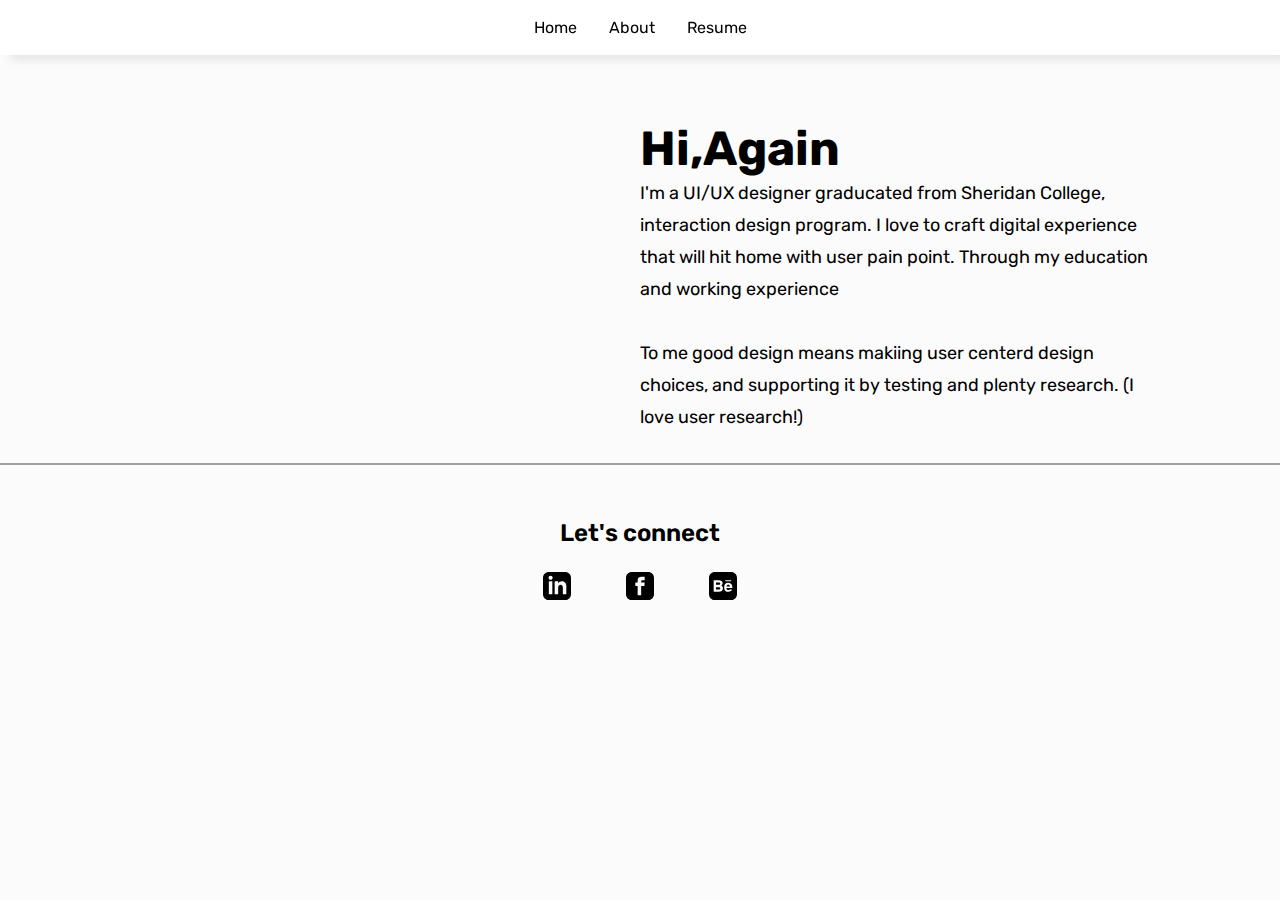
==== About.html @ 13c22f8a "Add files via upload" ====
<!DOCTYPE html>
<html>
<head>
<title>About</title>

<link rel="icon" type="image/x-icon" href="/img/icontest.ico">

<link rel="stylesheet" href="style.css">
<link rel="preconnect" href="https://fonts.googleapis.com">
<link rel="preconnect" href="https://fonts.gstatic.com" crossorigin>
<link href="https://fonts.googleapis.com/css2?family=Rubik:ital,wght@0,400;0,700;1,600&display=swap" rel="stylesheet">
</head>
<body>
    <nav class="nav">
        <div class="navwrap">
   <a type="button" href="Index.html" class="navitem"><p class="navstyle">Home</p></a>
   <a type="button" href="About.html" class="navitem"><p class="navstyle">About</p></a>
   <a type="button" href="home.html" class="navitem"><p class="navstyle">Resume</p></a>
  
 </div>
     </nav>
     <div class="Acontainer">
         <div class="aboutGtain">
           <div class="aboutpic"></div>
            
            <div class="Abouttext">
                <h1>Hi,Again</h1>
                <p>I'm a UI/UX designer graducated from Sheridan College, interaction design program.
                    I love to craft digital experience that will hit home with user pain point. Through 
                    my education and working experience 
                    <br>
                    <br>
                    To me good design means makiing user centerd design choices, and supporting it by testing and 
                    plenty research. (I love user research!)

                    
                    </p>

                    
                </div>
                     </div>
                     
                    </div>
                    </div>
                        </div>
                    
                    </div>
            </div>
      
         </div>

         <div class="footer">
            <div class="sepline"></div>
            <div class="footercontent">
                <div class="footertitle">
                    <h2>Let's connect</h2>
                </div>
                <div class="Social">
                    <a href="https://www.linkedin.com/in/fei-huang-profile/"><img class="socialcon" src="linkedin.svg"></a>
                    <a href="https://www.facebook.com/huang.fei.108"><img class="socialcon" src="facebook.svg"></a>
                    <a href="https://www.facebook.com/huang.fei.108"><img class="socialcon" src="behance.svg"></a>
                </div>
            </div>
           
         


     </div>
</body>
</html>
---- style.css ----
/*Genneral Content*/
html{scroll-behavior: smooth;}
body{
    margin:0;
    padding:0;
    background-color: #FBFBFB;
}
h1{
    font-family: 'Rubik', sans-serif;
    font-size: 3rem;
    padding: 0;
    margin:0;
}
h2{
    font-family: 'Rubik', sans-serif;
    line-height: 1.5em;
    font-weight: 600;
}

h3{
    font-family: 'Rubik', sans-serif;
    font-weight: 600;
    font-size: 1.8rem;
    margin-top: 20px;
    margin-bottom: 20px;
}
h4{
    font-family: 'Rubik', sans-serif;
    font-weight: 600;
    font-size: 1.8rem;
    margin-top: 5px;
    margin-bottom: 5px;
}
h5{
    font-family: 'Rubik', sans-serif;
    font-weight: 600;
    font-size: 1.3rem;
    margin-top: 5px;
    margin-bottom: 5px;
}
h6{
    font-family:  'Rubik', sans-serif;
    font-size: 24px;
    margin: 0;
}

p{
    margin:0;
    font-size: 18px;
    line-height: 2rem;
    font-family: 'Rubik', sans-serif;
}
li{
    margin:0;
    font-size: 18px;
    line-height: 2rem;
    font-family: 'Rubik', sans-serif;
}
a{
    text-decoration: none;
    color: black;
}


/*Home*/
/*banner sectiion*/

#Mainbanner{
    height: 850px;
    width:auto;
    background-image: url("img/Bannertest1.jpg");
    background-repeat: no-repeat;
    background-size:cover;
    background-position: center;
    display: flex;
    justify-content: center;
}

.MainbannerNew{
    width: auto;
    height: max-content;
    padding-top: 100px;
    display: flex;
    justify-content: space-between;
    Padding-left:6%;
    padding-right:6%;
}
.BannertextM{
    display: flex;
    flex-direction: column;
    justify-content: center;
}
.starstyle{
    width: auto;
    height: 50px;
}

#textbox{
    height: auto;
    width: auto;
    margin:20rem;
    text-align: center;
}

#arrowdown{
    display:flex;
    margin:0px;
    justify-content: center;
    flex-direction: column;
}
#seemore{
    width: auto;
    height: auto;
    display:flex;
    flex-direction: column;
}
#seemore p{
    margin-top: 5px;
}
/*Nav sectiion*/
.nav{
    display: flex;
    height: 55px;
    list-style-type: none;
    padding: 0;
    width: 100%;
    position:fixed;
    display: flex;
    background-color: white;
    justify-content: center;
    align-items: center;
    box-shadow: 10px 5px 9px #74727228;
 

    
}
.navwrap{
    display: flex;
    flex-direction: row;
    align-items: center;
    -webkit-box-pack: justify;
}
.navitem{

    padding-left: 1rem;
    padding-right:1rem;
text-align: inherit;
   
}
.navstyle{
    font-family: 'Rubik', sans-serif;
    position: relative;
    color:black;
    font-size: 1rem;
    cursor: pointer;
}


.navstyle:hover{
    transform: scale(1.2);
    transition: 0.2s;
    text-decoration: underline;

}
/*Work display sectiion*/
#workT{
    margin-top:30px;
    margin-bottom: 30px;
    text-align: center;

}
.wrapper{
    background-color: #FBFBFB;
    padding-left:10%;
    padding-right: 10%;
    
}
.wrapperkid{
    display: block;


}

.Gcontainer h1{
    text-align: center;
}
.Workcontainer{

    flex-direction: column;

}
.workblockcontain{
    display: flex;
    justify-content: space-between;
    margin-top: 7%;
}
.workblock{

background-color: #FBFBFB;
display: flex;
flex-direction: column;
width: 48%;
min-width:400px;      
}
.workimg{
    border-radius: 7px;
    width: 100%;

    height: auto;


}
.workblocklink{
text-decoration: none;
}
.worktext{
    margin-top:20px;
    
}

/*tag style*/
.tagwrapper{
    display: inline-flex;
    gap:10px;
    -ms-flex-flow: wrap;
    flex-flow: wrap;
}
.tag{
    float: left;
    width: auto;
    height: 20px;
    padding: 10px;
    background-color: #F2F2F2;
    border-width: 1px;
    border-radius: 3px;
    font-size: 1rem;
    text-align: center;
    flex-direction: row;
    font-family: 'Rubik', sans-serif;
    font-weight: 400;
    box-shadow: 0px 4px 4px #7472721f
    
}
/*footer*/
.footer{
display: flex;
 flex-direction: column;
 justify-content: center;
 margin-top:30px;
 margin-bottom: 30px;
 width: auto;

}
.sepline{
    width: auto;
    height: 2px;
    display: flex;
    background-color: #A1A1A1;
}
.footercontent{
    display: flex;
    flex-direction: column;
    margin-top: 30px;
    margin-bottom: 30px;
}
.footertitle{
    display: flex;
    justify-content: center;
}
.Social{
    display: inline-flex;
    justify-content: center;
    gap:55px


}
.socialcon{
    width: 28px;
    height: 30px;
    flex-direction: row;

    

}




/*About page*/
.Acontainer{
    background-color: #FBFBFB;
    height: auto;
    width: auto;
    padding-left:10%;
    padding-right: 10%;
    
}
.aboutpic{
    width:100%;
    height: auto;
    background-image: url("img/me.png");
    background-repeat: no-repeat;
    background-position: 0,50px;
}


.aboutGtain{
    display: flex;
    padding-top: 120px;

}
.Abouttext{
    max-width: 50%;
    margin-left: 4vw;
}



/*Paroli*/
/*panel Nav!!!*/
#rearchParoli{
    scroll-behavior: smooth;
    overflow-y: scroll;
}

.panelnav{
    width: 130px;
    background-color: #FBFBFB;
    margin-left: 30px;
    position: fixed;
    top:400px;
    list-style-type: none;
    padding-top:30px;
    padding-left:50px;
    padding-right: 50px;
    padding-bottom:30px;
    font-family:'Rubik', sans-serif ;
    font-weight: 400;
    border-radius: 8px;
    box-shadow: 0px 4px 20px 5px #7472721f;

}
ul{
    list-style-type: none;
    padding:0px;
}
.Panellist{
    align-content: center;
}

.scollstyle:hover{
    text-decoration: underline;
    transform: scale(1.2);
    transition: 0.2s;
}




/*panel Nav Ends*/


#bannerimg{
    margin-top: 20px;


}
.Pohighligher{
    background-color:#fdc19b;

}
.Workheader{
    display: flex;
    flex-direction: column;
}
.workbanner{
    width: auto;
    height: 500px;
    background-color: #A1A1A1;
  
}
#bannerimg{
    width: 100%;
    height: auto;

}
.seconecontainer{
 margin-left: 20%;
 margin-right: 20%;
 margin-top: 85px;



}
.headerinfo{
    display: inline-flex;
    flex-direction: row;
    justify-content: space-between;
    margin-top: 40px;

}
.projectinfo{
    display: flex;
    font-family: 'Rubik', sans-serif;
    flex-direction: column;
    line-height: 2;
}
#phaseimg{
    width: 100%;
    height: auto;
    min-height: 20%;
    margin-top: 40px;
 

}
#affinitymap{
    margin-top: 40px;
    width: 100%;
    height: 100%;
}
#problemstatement{
    background-color: #F2F2F2;
    width: auto;
    height: auto;
    display: flex;
    flex-direction: column;
    margin-top: 80px;
    justify-content: left;
    justify-content: center;
    padding-left: 20%;
    padding-right: 20%;
    padding-top:40px;
    padding-bottom:40px;
    flex-wrap: wrap;
    margin-top: 140px;
}

.strongP{
    color:#df7d06 ;
    font-weight: 400;
}
.researchsec{
    display: flex;
    font-family: 'Rubik', sans-serif;
    flex-direction: column;
    line-height: 2;
    margin-top: 140px;
 
}
#competiveresult{
margin-top:40px;
}

.findinggrd{
    display: flex;
}
.painpointwrap{
    display: flex;
    justify-content: space-between;
    gap:50px
}
.findings{
    max-width: 500px;
    display: inline-flex;
    flex-direction: column;

}
.painpoint{
    margin-top: 30px;
}
.approch{
    margin-top:20px
}
.gridtitle{
    color: rgb(255, 153, 0);
    font-weight: 600;
}

.implicationwrap{

    align-items: center;


}
.improveimage{
    width: 100%;
    height: auto;
    margin-top: 30px;
}
.implit{
margin-top: 40px;
}
.surveysec{
    display: flex;
    flex-direction: row;
    justify-content: space-between;


}
.surveyreult{
    display: flex;
    flex-direction: column;
    text-align: center;
    margin:1.5vh;


}
.surveyreult p{
    max-width: 400px;
}
.interviewquote{
    display: flex;
    flex-direction: column;
    background-color: #FEB38733;
    width: auto;
    height: auto;
    justify-content: center;
    margin-top: 3vh;
    padding-left:25%;
    padding-right:25%;
    padding-top:5%;
    padding-bottom:5%;

    line-height: 2rem;
    border-radius: 5px;

}
.quotename{
    text-align: right;
}

.interviewkey{
margin-top: 40px;
  
    
}

.persona{
    margin-top: 140px;
}
.personawrap{
    display: flex;
    flex-direction: column;

}
#Personaimg{
    margin-top: 3%;
    width: 100%;
    height: auto;
}
.researchlist{
    margin-top:40px
}
.testresult{
    display: flex;
    text-align: center;
    justify-content: space-between;
    margin-top: 40px;
}
.testnumber{
    margin: 1.5vh;
}
.FinalUi{
    margin-top:140px;
}
#fianlplaceholder{
    width: auto;
    height: 350px;
    min-height: 200px;
    
}
.displayright{
    margin-top:20%;
    display: flex;


}
.Textleft{
    padding-top:8%;
    padding-right:5%;
    padding-bottom: 8%;


}
.displayleft{
    margin-top:5%;
    display: flex;
}

.Textright{
    padding-top:8%;
    padding-left:5%;
    padding-bottom: 8%;

}
.Takeaway{
    width: auto;
    height: auto;
    background-color: #f2f2f2;
    display: flex;
    padding-left:20%;
    padding-top:5%;
    padding-right:20%;
    padding-bottom: 5%;
    margin-top: 140px;

}
.growth{
    max-width: 500px;
    margin-right:40px;
}
.insight{
    max-width: 500px;
}
.buttonwrapper{
    width: auto;
    height: fit-content;
    display: flex;
    justify-content: center;
    padding-top: 20px;
   
}
.viewmore{
    font-family: 'Rubik', sans-serif;
    font-size: 17px;
    padding:15px;
    border-image: linear-gradient(60deg,#CEE3F2,#FCE9C2, #F9C8D2) 1;
    border-width: 3px;
    background-color: #fbfbfb;
    border-radius: 5px;

}

.btn-grad {background-image: linear-gradient(to right, #CEE3F2 4%, #FCE9C2  51%, #F9C8D2  100%)}
.btn-grad {
   margin: 10px;
   padding: 15px 45px;
   text-align: center;
   text-transform: uppercase;
   transition: 0.5s;
   background-size: 200% auto;
   color: black;  
   border-style: none;
   box-shadow: 0px 4px 4px #7472721f;
          
 
   border-radius: 10px;
   display: block;
   
 }

 .btn-grad:hover {
   background-position: right center; /* change the direction of the change here */
   color: black;
   text-decoration: none;
   cursor: pointer;
 }



/*Plip Board*/
.researchiconwrapper{
    display: flex;
    justify-content: center;
    margin-top: 20px;
}
.researchicon{
    width: auto;
    text-align: center;
    display: flex;
    flex-direction: column;
    align-items: center;
}
.researchtextp{
    margin-top: 40px;
}
.bignumberwrap{
    display: flex;
   align-items: center;
}
.bignumberwrap h1{
    color:#e651af ;
}
#bignumbertext{
    margin-left: 40px;
    width: 400px;
    height: auto;
  
}
.biggphasewrap{
    margin-top: 40px;
}
.phasewrapper{
    display: flex;
    justify-content: space-between;
    margin-top: 40px;

}
.numberP{
    background-color: #e651af;
    width: 55px;
    height: 55px;
    border-radius: 40px;
    display: flex;
    justify-content: center;
    align-items: center;
    color: #ffff;
}

.phases{
    display: flex;
    flex-direction: column;
    align-items: center;
    text-align: center;
}
.phases h2{
    margin-top:0;
    margin-bottom: 10px;
}
.numberT{
    margin-top: 10px;
}
.RconStyle{
    max-width: 50px;
    height: auto;
}
.hmwstatement h3{
    color: #e651af;
}
.ResearchpCT{
    max-width: 350px;
}
.Plipisignt{
    margin-top: 40px;
}
.gridtitlep{
    color: #e651af;
    font-weight: 600;
}
.displayrightp{
    margin-top:5%;
    display: flex;

}
.Plipstrong{
    color: #e651af;
    font-weight: 400;
}





/*moon&back*/
.MconStyle{
    max-width: 90px;
    height: auto;
}
.MconStyleR{
    max-width: 70px;
    height: auto;

}
.finalTtextwrapM{
    height: max-content;
    max-width: 700px;
}
.finalTtextwrapMm{
    height: max-content;
    max-width: 700px;
    margin-top: 200px;

}

#fianlplaceholderM{
    width: 80%;
}
#fianlplaceholderMS{
    width: 110%;
}
.interviewquotem{
    display: flex;
    flex-direction: column;
    background-color: #F6C9D2;
    width: auto;
    height: auto;
    justify-content: center;
    margin-top: 3vh;
    padding-left:25%;
    padding-right:25%;
    padding-top:5%;
    padding-bottom:5%;

    line-height: 2rem;
    border-radius: 5px;

}
#problemstatementm{
    background-color: #F6C9D2;
    width: auto;
    height: auto;
    display: flex;
    flex-direction: column;
    margin-top: 80px;
    justify-content: left;
    justify-content: center;
    padding-left: 20%;
    padding-right: 20%;
    padding-top:40px;
    padding-bottom:40px;
    flex-wrap: wrap;
    margin-top: 140px;
}
.Moonstrong{
    color: #EC716C;
    font-weight: 400;
}
.MoonstrongT{
    color: #EC716C;
}


/*bitecheck*/
.bitepicwrapper{
    display: flex;
}
.bitesectext{
    max-width: 55%;
    padding-right: 40px;
    padding-top: 5%;
    
}
.bitesectext h3{
    margin: 0;
}
.bitesectionimage{
    width: 440px;
    height: 500px;
    background-image: url("img/sidepic.png");
    background-repeat: no-repeat;
    background-size: cover;
}
.biteside{
    width: 100%;
    height: auto;
}
.TextleftB{
    padding-top:8%;
    padding-right:5%;
    padding-bottom: 8%;
    height: max-content;
    width: 450px;
}
.TextrightB{
    padding-top:8%;
    padding-left:5%;
    padding-bottom: 8%;
        height: max-content;
        width: 450px;

}
#fianlplaceholderb{
    width: 100%;
    height: auto;
}
/*JOBCONE*/
.strongjob{
    color:#6006df ;
    font-weight: 400;

}
.interviewquestionswrap{
    display: flex;
    justify-content: space-between;
}
.interviewquestions{
    background-color: #eeecf7;
    width: 43%;
    border-radius: 7px;
    margin-top: 40px;
    padding: 25px;
    box-shadow:  4px 4px 8px 0px rgba(194, 194, 195, 0.603);
}
.interviewquestions li{
 font-size: 15px;
}
.Triwrapper{
    display: flex;
    justify-content: space-between;
    margin-top: 40px;
    
}
.Tripic{
height: max-content;
width: 43%;
display: flex;
flex-direction: column;
align-items: center;


}
.tirman{
    
    width: 40%;
    height: auto;
}
#problemstatementJ{
    background-color: rgb(221, 221, 221);
    width: auto;
    height: auto;
    display: flex;
    flex-direction: column;
    margin-top: 40px;
    justify-content: left;
    justify-content: center;
    padding-left: 15%;
    padding-right: 15%;
    padding-top:40px;
    padding-bottom:40px;
    flex-wrap: wrap;
}
.TestJ{
    margin-top: 30px;
}
#fianlplaceholderJOB{
    width: 100%;
    height: auto;
    min-height: 200px;
    box-shadow: 24px 12px 2px 1px rgba(0, 0, 255, .2);
    
}
























@media only screen and (max-width: 1300px) {

.panelnav{
    display: none;
}
}




/*home page responsive*/

@media only screen and (max-width: 1000px) {

    /*home banner test*/
    .MainbannerNew{
        width: auto;
        height: max-content;
        display: block;
       align-content: center;
        Padding-left:6%;
        padding-right:6%;
        padding-top: 100px;
    }
    .BannertextM{
        display: block;
        align-content: center;

    }
    .starstyle{
 

        height: 40px;
        
    }
    .Bannerpicture{
        width: 50%;
        height: auto;
    }







    .workblockcontain{
        display: block;

       
    }
    .workblock{
        margin-top: 100px;
        background-color: #FBFBFB;
        display: flex;
        flex-direction: column;
        width: 100%;
        min-width:400px;      
        }
      


        /*paroli*/

        .seconecontainer{
            margin-left: 10%;
            margin-right: 10%;
  
           
           }
        .surveysec{
            display: block;
        }
        .surveyreult{
          
            align-items: center;
            margin:1.5vh;
        
        
        }
       
           .headerinfo{
            display: block;
        }
        #problemstatement{
            height: auto;
            display: block;
            flex-direction: column;
            margin-top: 80px;
            justify-content: left;
            justify-content: center;
            padding-left: 20%;
            padding-right: 20%;
            flex-wrap: wrap;
        
        
        }
        .painpointwrap{
            display: block;
        }
        .findings{
        margin-top: 40px;
        
        }
        .interviewinsight{
            display: block;

        }
        #userneed{
            margin-left: 0px;
        }
        .testresult{
            display: block;
        }
        .displayright{
            display: block;
            margin-top: 130px;
         
        }
        .Textright{
            padding-top:0%;
            padding-left:0%;
            padding-bottom: 0%;
            margin-top: 40px;
        
        }
        .Textleft{
            padding-top:0%;
            padding-right:0%;
            padding-bottom: 0%;
            margin-top: 40px;
        
        
        }
        .ImageF{
            margin-top: 40px;
        }
        .Takeaway{
            display: block;
        }
        .insight{
            margin-top: 40px;
        }
        .implicationwrap{
            display: block;
        
        }
     
  

        /*Plipboard*/
        .researchiconwrapper{
            display: block;


        }
        .phasewrapper{
            display: block;

            margin-top: 40px;
        
        }
        .researchicon{
            max-width: auto;
         
           }
        .phases{
            margin-top: 40px;
        }
        .displayrightp{
            margin-top:5%;
            display: block;
        
        }
        /*.Bitecheck*/
        .bitepicwrapper{
            display: block;
        }
        .bitesectext{
            max-width: 100%;
            padding-right: 0;
            
        }
        .biteside{
            width: 60%;
        }
        .bitesectionimage{
            width: auto;
            height: 400px;
            background-position: 0px;
            margin-top: 30px;
        }

}
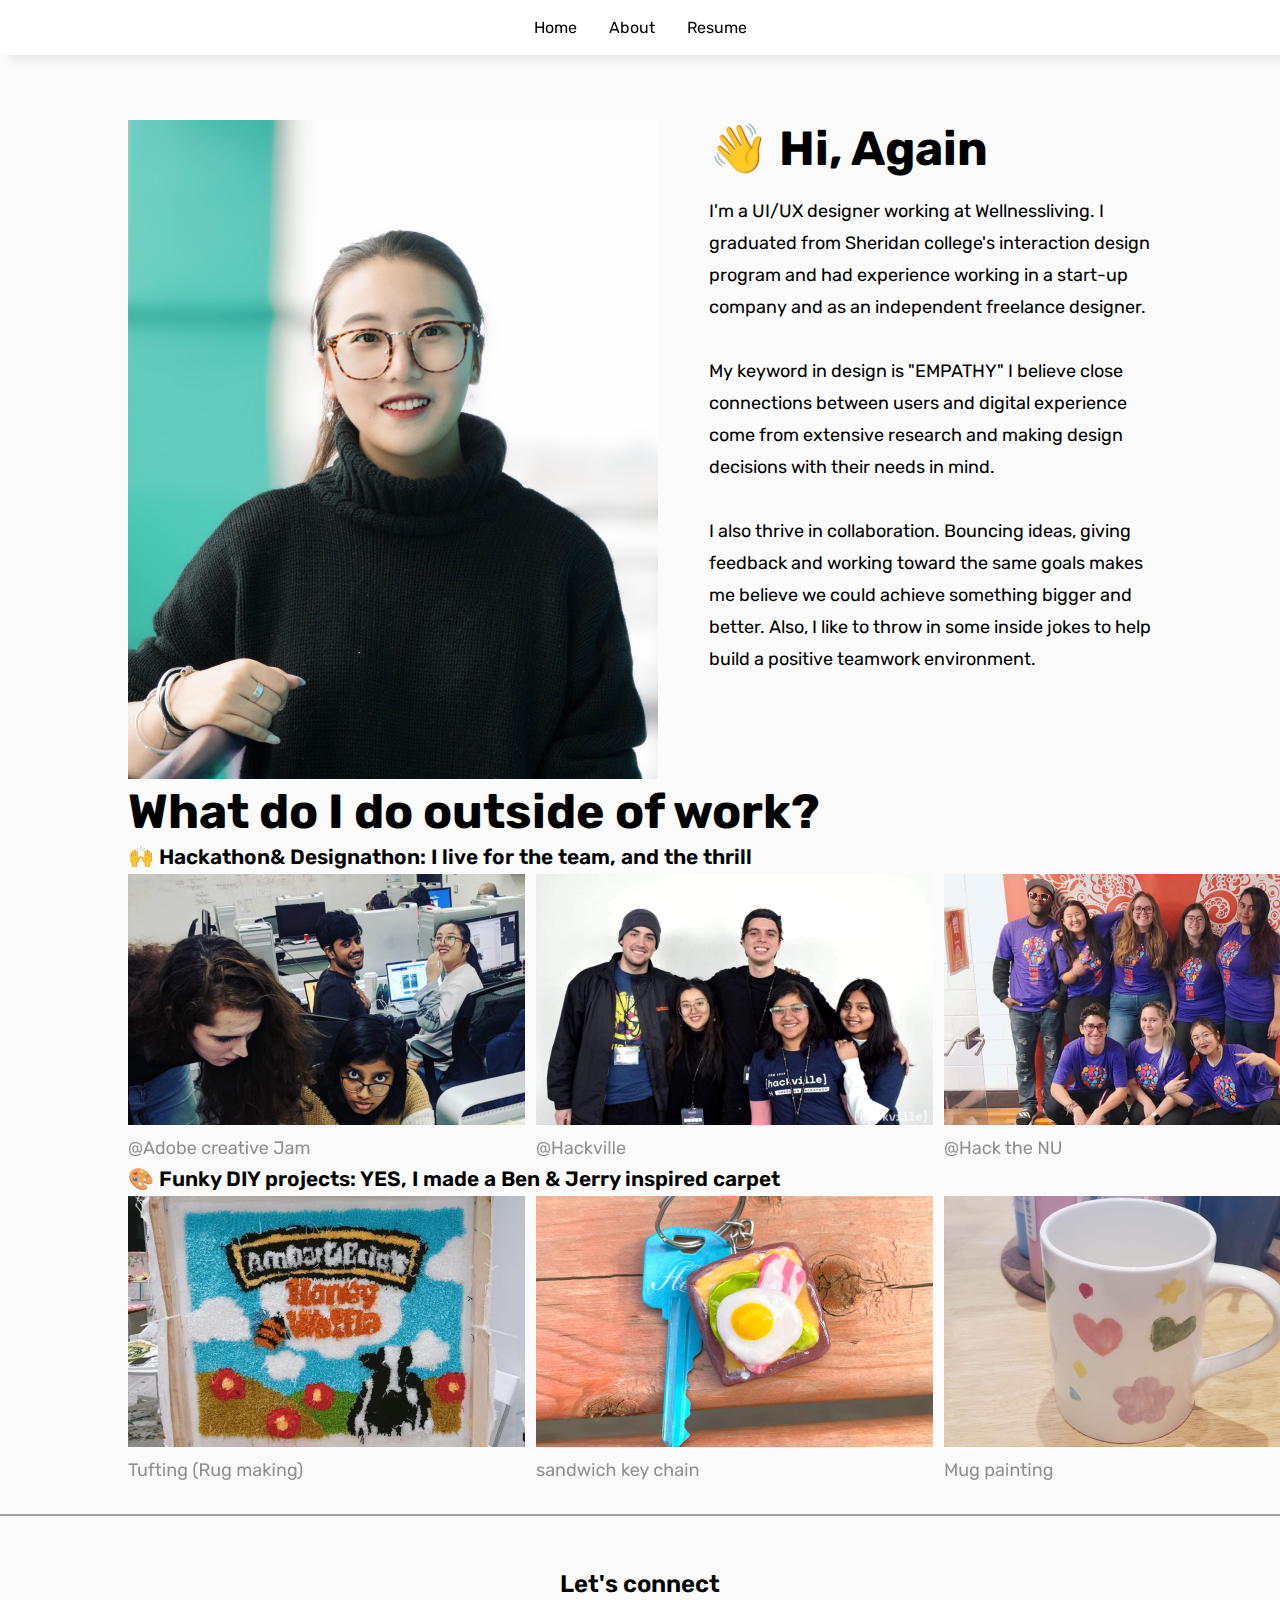
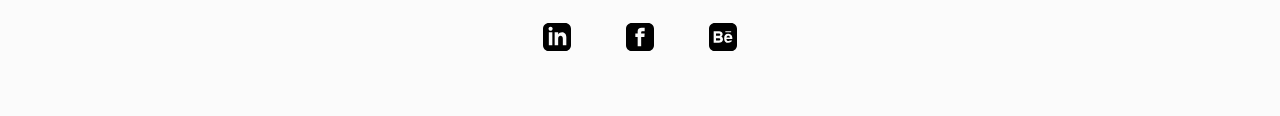
==== commit 29848e6b: "Update About.html" ====
--- a/About.html
+++ b/About.html
@@ -13,25 +13,38 @@
 <body>
     <nav class="nav">
         <div class="navwrap">
-   <a type="button" href="Index.html" class="navitem"><p class="navstyle">Home</p></a>
-   <a type="button" href="About.html" class="navitem"><p class="navstyle">About</p></a>
-   <a type="button" href="home.html" class="navitem"><p class="navstyle">Resume</p></a>
-  
- </div>
-     </nav>
+            <a type="button" href="index.html" class="navitem">
+                <p class="navstyle">Home</p>
+            </a>
+            <a type="button" href="About.html" class="navitem">
+                <p class="navstyle">About</p>
+            </a>
+            <a type="button" href="https://drive.google.com/file/d/1iAr6-Zx0jWFzdh4fq1cndCW9a9eHoZQe/view?usp=sharing"target="_blank" class="navitem">
+                <p class="navstyle">Resume</p>
+            </a>
+        </div>
+    </nav>
      <div class="Acontainer">
          <div class="aboutGtain">
-           <div class="aboutpic"></div>
+           <div class="aboutpic"><img class="myphoto" src="me.png"></div>
             
             <div class="Abouttext">
-                <h1>Hi,Again</h1>
-                <p>I'm a UI/UX designer graducated from Sheridan College, interaction design program.
-                    I love to craft digital experience that will hit home with user pain point. Through 
-                    my education and working experience 
+                <h1>👋 Hi, Again</h1>
+                <br>
+                <p> I'm a UI/UX designer working at Wellnessliving. 
+                    I graduated from Sheridan college's interaction design program and had experience working 
+                    in a start-up company and as an independent freelance designer.
                     <br>
                     <br>
-                    To me good design means makiing user centerd design choices, and supporting it by testing and 
-                    plenty research. (I love user research!)
+
+                    My keyword in design is "EMPATHY" I believe close connections between users 
+                    and digital experience come from extensive research and making design decisions with their needs in mind. 
+                    <br>
+                    <br>
+                    
+                    I also thrive in collaboration. Bouncing ideas, giving feedback and working toward 
+                    the same goals makes me believe we could achieve something bigger and better. Also, 
+                    I like to throw in some inside jokes to help build a positive teamwork environment.
 
                     
                     </p>
@@ -39,15 +52,24 @@
                     
                 </div>
                      </div>
-                     
+                     <div class="hobbywrapper"> 
+                        <h1>What do I do outside of work?</h1>
+                        <div class="hobbymidwarp"> 
+                         <div class="hobby">
+                            <h5>🙌 Hackathon& Designathon: I live for the team, and the thrill </h5>
+                        <img class="hobbypic" src="Hackathonphoto.png">
                     </div>
+                    <div class="hobby" id="hobbytwo">
+                       <h5>🎨 Funky DIY projects: YES, I made a Ben & Jerry inspired carpet </h5>
+                       <img class="hobbypic" src="diy.png">
+                   </div>
+                </div>
+                </div>
+                   
+               
+                
                     </div>
-                        </div>
-                    
-                    </div>
-            </div>
-      
-         </div>
+              
 
          <div class="footer">
             <div class="sepline"></div>
@@ -56,15 +78,13 @@
                     <h2>Let's connect</h2>
                 </div>
                 <div class="Social">
-                    <a href="https://www.linkedin.com/in/fei-huang-profile/"><img class="socialcon" src="linkedin.svg"></a>
-                    <a href="https://www.facebook.com/huang.fei.108"><img class="socialcon" src="facebook.svg"></a>
-                    <a href="https://www.facebook.com/huang.fei.108"><img class="socialcon" src="behance.svg"></a>
+                    <a href="https://www.linkedin.com/in/fei-huang-profile/" target="_blank"><img class="socialcon"
+                            src="linkedin.svg"></a>
+                    <a href="https://www.facebook.com/huang.fei.108"target="_blank"><img class="socialcon" src="facebook.svg"></a>
+                    <a href="https://www.behance.net/feihuang6"target="_blank"><img class="socialcon" src="behance.svg"></a>
                 </div>
             </div>
-           
-         
-
-
-     </div>
+        
+    </div>
 </body>
-</html>+</html>
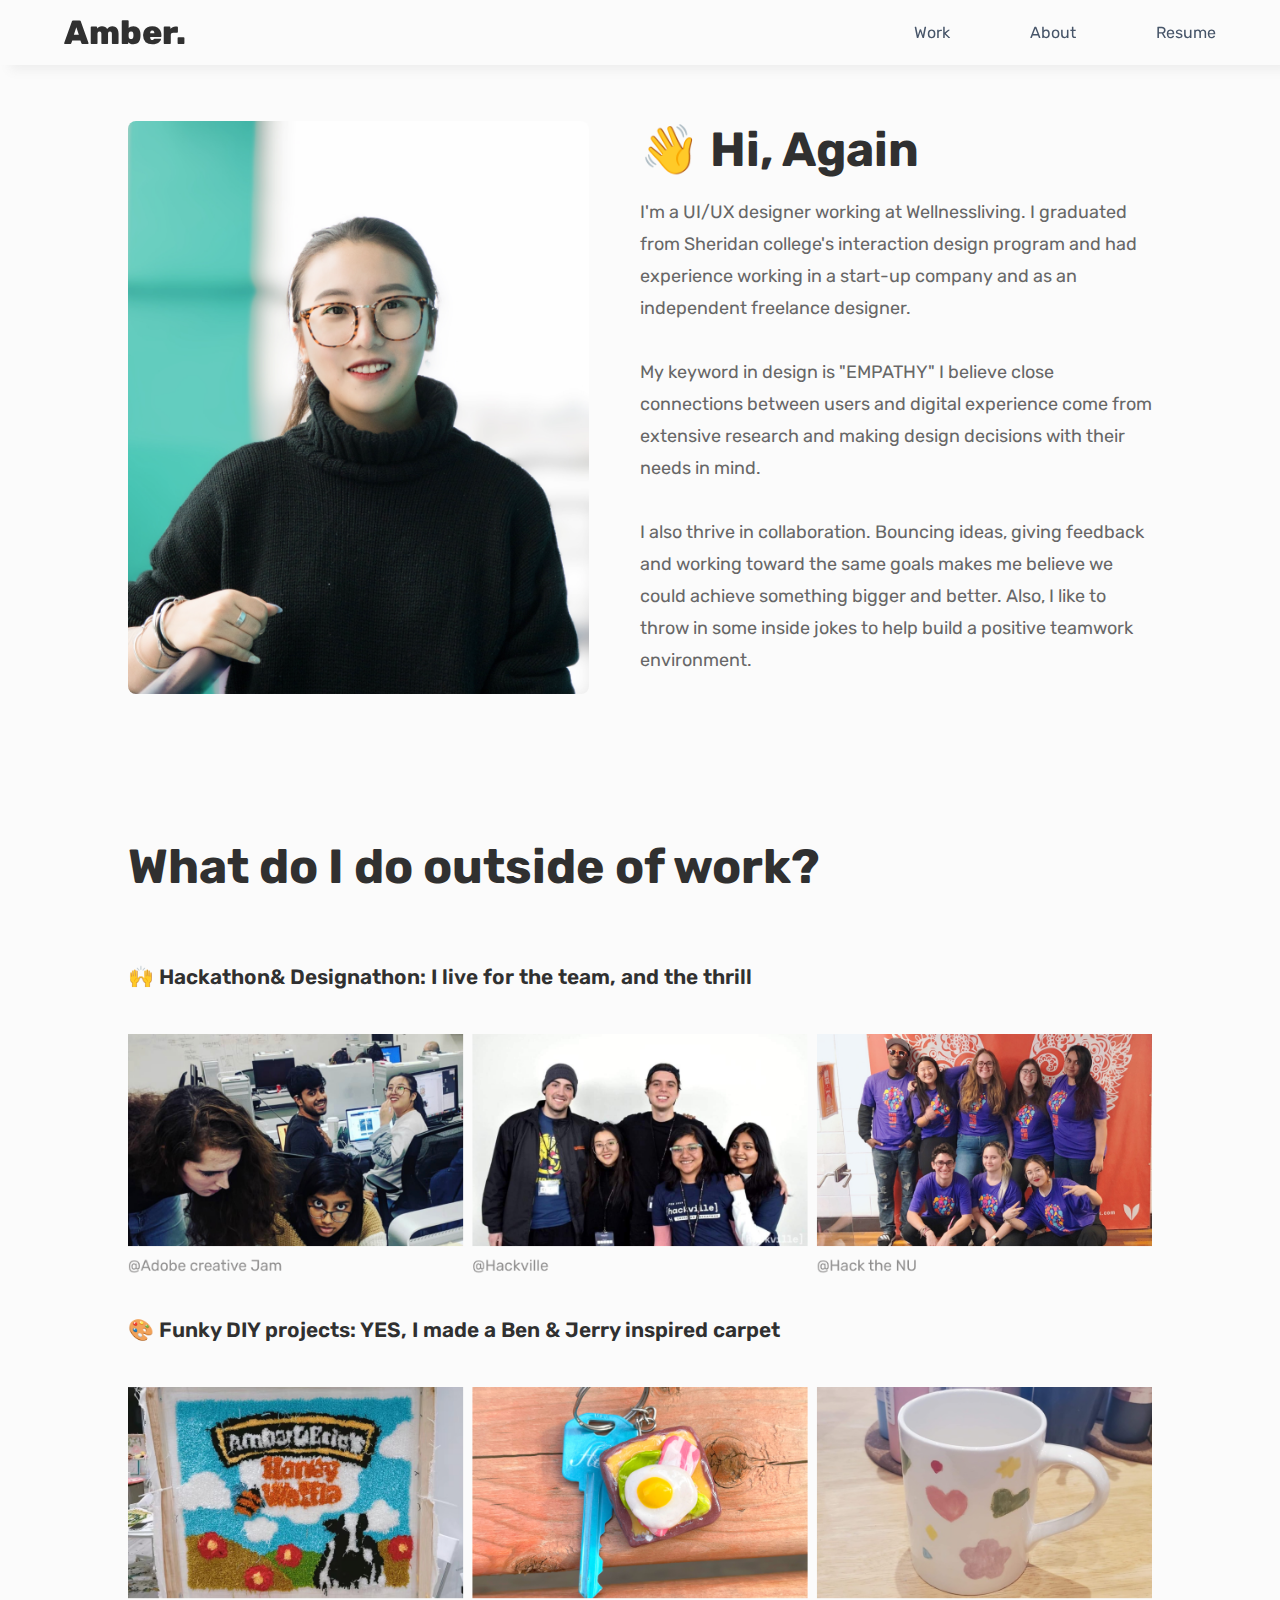
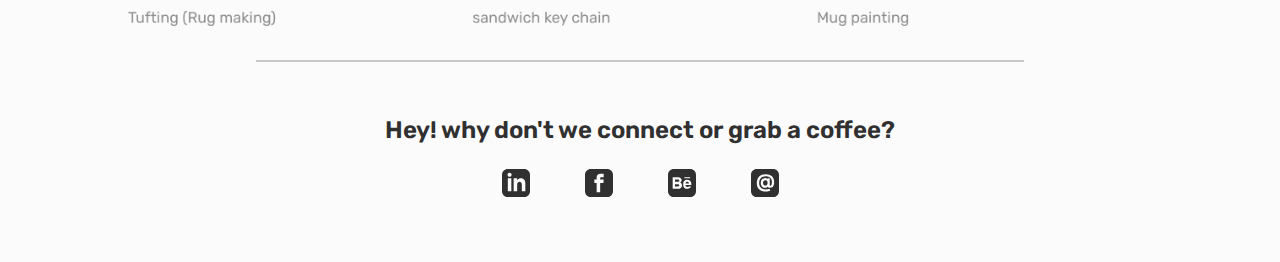
==== commit d4fdd575: "Add files via upload" ====
--- a/About.html
+++ b/About.html
@@ -11,19 +11,28 @@
 <link href="https://fonts.googleapis.com/css2?family=Rubik:ital,wght@0,400;0,700;1,600&display=swap" rel="stylesheet">
 </head>
 <body>
-    <nav class="nav">
-        <div class="navwrap">
-            <a type="button" href="index.html" class="navitem">
-                <p class="navstyle">Home</p>
-            </a>
-            <a type="button" href="About.html" class="navitem">
-                <p class="navstyle">About</p>
-            </a>
-            <a type="button" href="https://drive.google.com/file/d/1iAr6-Zx0jWFzdh4fq1cndCW9a9eHoZQe/view?usp=sharing"target="_blank" class="navitem">
-                <p class="navstyle">Resume</p>
-            </a>
-        </div>
-    </nav>
+    <header class="header">
+        <nav class="navbar">
+            <a href="index.html" class="nav-logo">Amber.</a>
+            <ul class="nav-menu">
+                <li class="nav-item">
+                    <a href="index.html" class="nav-link">Work</a>
+                </li>
+                <li class="nav-item">
+                    <a href="About.html" class="nav-link">About</a>
+                </li>
+                <li class="nav-item">
+                    <a href="https://drive.google.com/file/d/1gybMl0fndb0JY_h7ptdKI_K-isFu9H31/view?usp=sharing" target="_blank" class="nav-link">Resume</a>
+                </li>
+            
+            </ul>
+            <div class="hamburger">
+                <span class="bar"></span>
+                <span class="bar"></span>
+                <span class="bar"></span>
+            </div>
+        </nav>
+    </header>
      <div class="Acontainer">
          <div class="aboutGtain">
            <div class="aboutpic"><img class="myphoto" src="me.png"></div>
@@ -71,20 +80,22 @@
                     </div>
               
 
-         <div class="footer">
-            <div class="sepline"></div>
-            <div class="footercontent">
-                <div class="footertitle">
-                    <h2>Let's connect</h2>
+                    <div class="footer">
+                        <div class="sepline"></div>
+                        <div class="footercontent">
+                            <div class="footertitle">
+                                <h2>Hey! why don't we connect or grab a coffee?</h2>
+                            </div>
+                            <div class="Social">
+                                <a href="https://www.linkedin.com/in/fei-huang-profile/" target="_blank"><img class="socialcon"
+                                        src="linkedin.svg"></a>
+                                <a href="https://www.facebook.com/huang.fei.108"target="_blank"><img class="socialcon" src="facebook.svg"></a>
+                                <a href="https://www.behance.net/feihuang6"target="_blank"><img class="socialcon" src="behance.svg"></a>
+                                <a href="mailto:amberhuang.design@gmail.com"><img class="socialcon" src="email.svg"></a>
+                            </div>
+                        </div>
+                    
                 </div>
-                <div class="Social">
-                    <a href="https://www.linkedin.com/in/fei-huang-profile/" target="_blank"><img class="socialcon"
-                            src="linkedin.svg"></a>
-                    <a href="https://www.facebook.com/huang.fei.108"target="_blank"><img class="socialcon" src="facebook.svg"></a>
-                    <a href="https://www.behance.net/feihuang6"target="_blank"><img class="socialcon" src="behance.svg"></a>
-                </div>
-            </div>
-        
-    </div>
 </body>
-</html>
+<script src="/main.js"></script>
+</html>--- a/style.css
+++ b/style.css
@@ -10,11 +10,13 @@
     font-size: 3rem;
     padding: 0;
     margin:0;
+    color: #303030;
 }
 h2{
     font-family: 'Rubik', sans-serif;
     line-height: 1.5em;
     font-weight: 600;
+    color: #303030;
 }
 
 h3{
@@ -23,6 +25,7 @@
     font-size: 1.8rem;
     margin-top: 20px;
     margin-bottom: 20px;
+    color: #303030;
 }
 h4{
     font-family: 'Rubik', sans-serif;
@@ -30,6 +33,7 @@
     font-size: 1.8rem;
     margin-top: 5px;
     margin-bottom: 5px;
+    color: #303030;
 }
 h5{
     font-family: 'Rubik', sans-serif;
@@ -37,11 +41,13 @@
     font-size: 1.3rem;
     margin-top: 5px;
     margin-bottom: 5px;
+    color: #303030;
 }
 h6{
     font-family:  'Rubik', sans-serif;
     font-size: 24px;
     margin: 0;
+    color: #303030;
 }
 
 p{
@@ -49,32 +55,24 @@
     font-size: 18px;
     line-height: 2rem;
     font-family: 'Rubik', sans-serif;
+    color: #676767;
 }
 li{
     margin:0;
     font-size: 18px;
     line-height: 2rem;
     font-family: 'Rubik', sans-serif;
+    color: #676767;
 }
 a{
     text-decoration: none;
-    color: black;
+    color: #676767;
 }
 
 
 /*Home*/
 /*banner sectiion*/
 
-#Mainbanner{
-    height: 850px;
-    width:auto;
-    background-image: url("img/Bannertest1.jpg");
-    background-repeat: no-repeat;
-    background-size:cover;
-    background-position: center;
-    display: flex;
-    justify-content: center;
-}
 
 .MainbannerNew{
     width: auto;
@@ -118,50 +116,69 @@
     margin-top: 5px;
 }
 /*Nav sectiion*/
-.nav{
-    display: flex;
-    height: 55px;
-    list-style-type: none;
-    padding: 0;
+
+.header{
+    border-bottom: 1px solid #E2E8F0;
+}
+
+.navbar {
+    display: flex;
+    align-items: center;
+    
+    justify-content: space-between;
+
+
+    position: fixed;
     width: 100%;
-    position:fixed;
-    display: flex;
-    background-color: white;
-    justify-content: center;
+    background-color: #fbfbfb;
+    box-shadow: 10px 5px 10px #74727218;
+}
+
+.hamburger {
+    display: none;
+}
+
+.bar {
+    display: block;
+    width: 25px;
+    height: 3px;
+    margin: 5px auto;
+    -webkit-transition: all 0.3s ease-in-out;
+    transition: all 0.3s ease-in-out;
+    background-color: #101010;
+
+}
+
+.nav-menu {
+    display: flex;
+    justify-content: space-between;
     align-items: center;
-    box-shadow: 10px 5px 9px #74727228;
- 
-
-    
-}
-.navwrap{
-    display: flex;
-    flex-direction: row;
-    align-items: center;
-    -webkit-box-pack: justify;
-}
-.navitem{
-
-    padding-left: 1rem;
-    padding-right:1rem;
-text-align: inherit;
-   
-}
-.navstyle{
+    margin-right: 5%;
+
+}
+
+.nav-item {
+    margin-left: 5rem;
+}
+
+.nav-link{
+    font-size: 1rem;
+    font-weight: 400;
+    color: #475569;
+}
+
+.nav-link:hover{
+    color: #303030;
+}
+
+.nav-logo {
+    font-size: 2.1rem;
+    font-weight: 800;
+    color: #303030;
     font-family: 'Rubik', sans-serif;
-    position: relative;
-    color:black;
-    font-size: 1rem;
-    cursor: pointer;
-}
-
-
-.navstyle:hover{
-    transform: scale(1.2);
-    transition: 0.2s;
-    text-decoration: underline;
-
-}
+    margin-left: 5%;
+}
+
 /*Work display sectiion*/
 #workT{
     margin-top:30px;
@@ -252,10 +269,10 @@
 
 }
 .sepline{
-    width: auto;
+    width: 60%;
     height: 2px;
-    display: flex;
-    background-color: #A1A1A1;
+    align-self: center;
+    background-color: #c8c8c8;
 }
 .footercontent{
     display: flex;
@@ -291,19 +308,39 @@
     background-color: #FBFBFB;
     height: auto;
     width: auto;
-    padding-left:10%;
-    padding-right: 10%;
-    
-}
+    padding-left:20%;
+    padding-right: 20%;
+    
+}
+.myphoto{
+    width: 100%;
+    border-radius: 8px;
+}
+
+/*TEST PIC
 .aboutpic{
     width:100%;
     height: auto;
-    background-image: url("img/me.png");
+    background-image: url("me.png");
     background-repeat: no-repeat;
     background-position: 0,50px;
-}
-
-
+    border-radius: 8px;
+}
+*/
+.hobbywrapper{
+    margin-top: 140px;
+}
+.hobbymidwarp{
+    margin-top: 70px;
+}
+
+.hobbypic{
+    width: 100%;
+    margin-top: 40px;
+}
+#hobbytwo{
+    margin-top:40px;
+}
 .aboutGtain{
     display: flex;
     padding-top: 120px;
@@ -704,6 +741,8 @@
     display: flex;
     justify-content: center;
     align-items: center;
+}
+.numberP h4{
     color: #ffff;
 }
 
@@ -836,7 +875,7 @@
 .bitesectionimage{
     width: 440px;
     height: 500px;
-    background-image: url("img/sidepic.png");
+    background-image: url("sidepic.png");
     background-repeat: no-repeat;
     background-size: cover;
 }
@@ -945,10 +984,54 @@
 
 
 
-
-
-
-
+/*Nav responsive*/
+
+@media only screen and (max-width: 768px) {
+    .navbar{
+        height: 4rem;
+    }
+    .nav-menu {
+        position: fixed;
+        left: -100%;
+        top: 2.5rem;
+        flex-direction: column;
+        background-color: #fff;
+        width: 100%;
+        border-radius: 10px;
+        text-align: center;
+        transition: 0.3s;
+        box-shadow:
+            0 10px 27px rgba(0, 0, 0, 0.05);
+    }
+
+    .nav-menu.active {
+        left: 0;
+    }
+
+    .nav-item {
+        margin: 2.5rem 0;
+    }
+
+    .hamburger {
+        display: block;
+        cursor: pointer;
+        margin-right: 5%;
+    }
+
+    .hamburger.active .bar:nth-child(2) {
+        opacity: 0;
+    }
+
+    .hamburger.active .bar:nth-child(1) {
+        -webkit-transform: translateY(8px) rotate(45deg);
+        transform: translateY(8px) rotate(45deg);
+    }
+
+    .hamburger.active .bar:nth-child(3) {
+        -webkit-transform: translateY(-8px) rotate(-45deg);
+        transform: translateY(-8px) rotate(-45deg);
+    }
+}
 
 
 
@@ -957,6 +1040,13 @@
 
 .panelnav{
     display: none;
+}
+
+.Acontainer{
+
+    padding-left:10%;
+    padding-right: 10%;
+    
 }
 }
 
@@ -991,6 +1081,29 @@
     .Bannerpicture{
         width: 50%;
         height: auto;
+    }
+    /*about*/
+    .aboutGtain{
+        display: block;
+  
+    
+    }
+    .Abouttext{
+        max-width: 100%;
+        margin-left: 0;
+    }
+    .myphoto{
+        width: 50%;
+        border-radius: 8px;
+    }
+    .Acontainer{
+
+        padding-left:10%;
+        padding-right: 10%;
+        
+    }
+    .Abouttext{
+        margin-top: 40px;
     }
 
 
